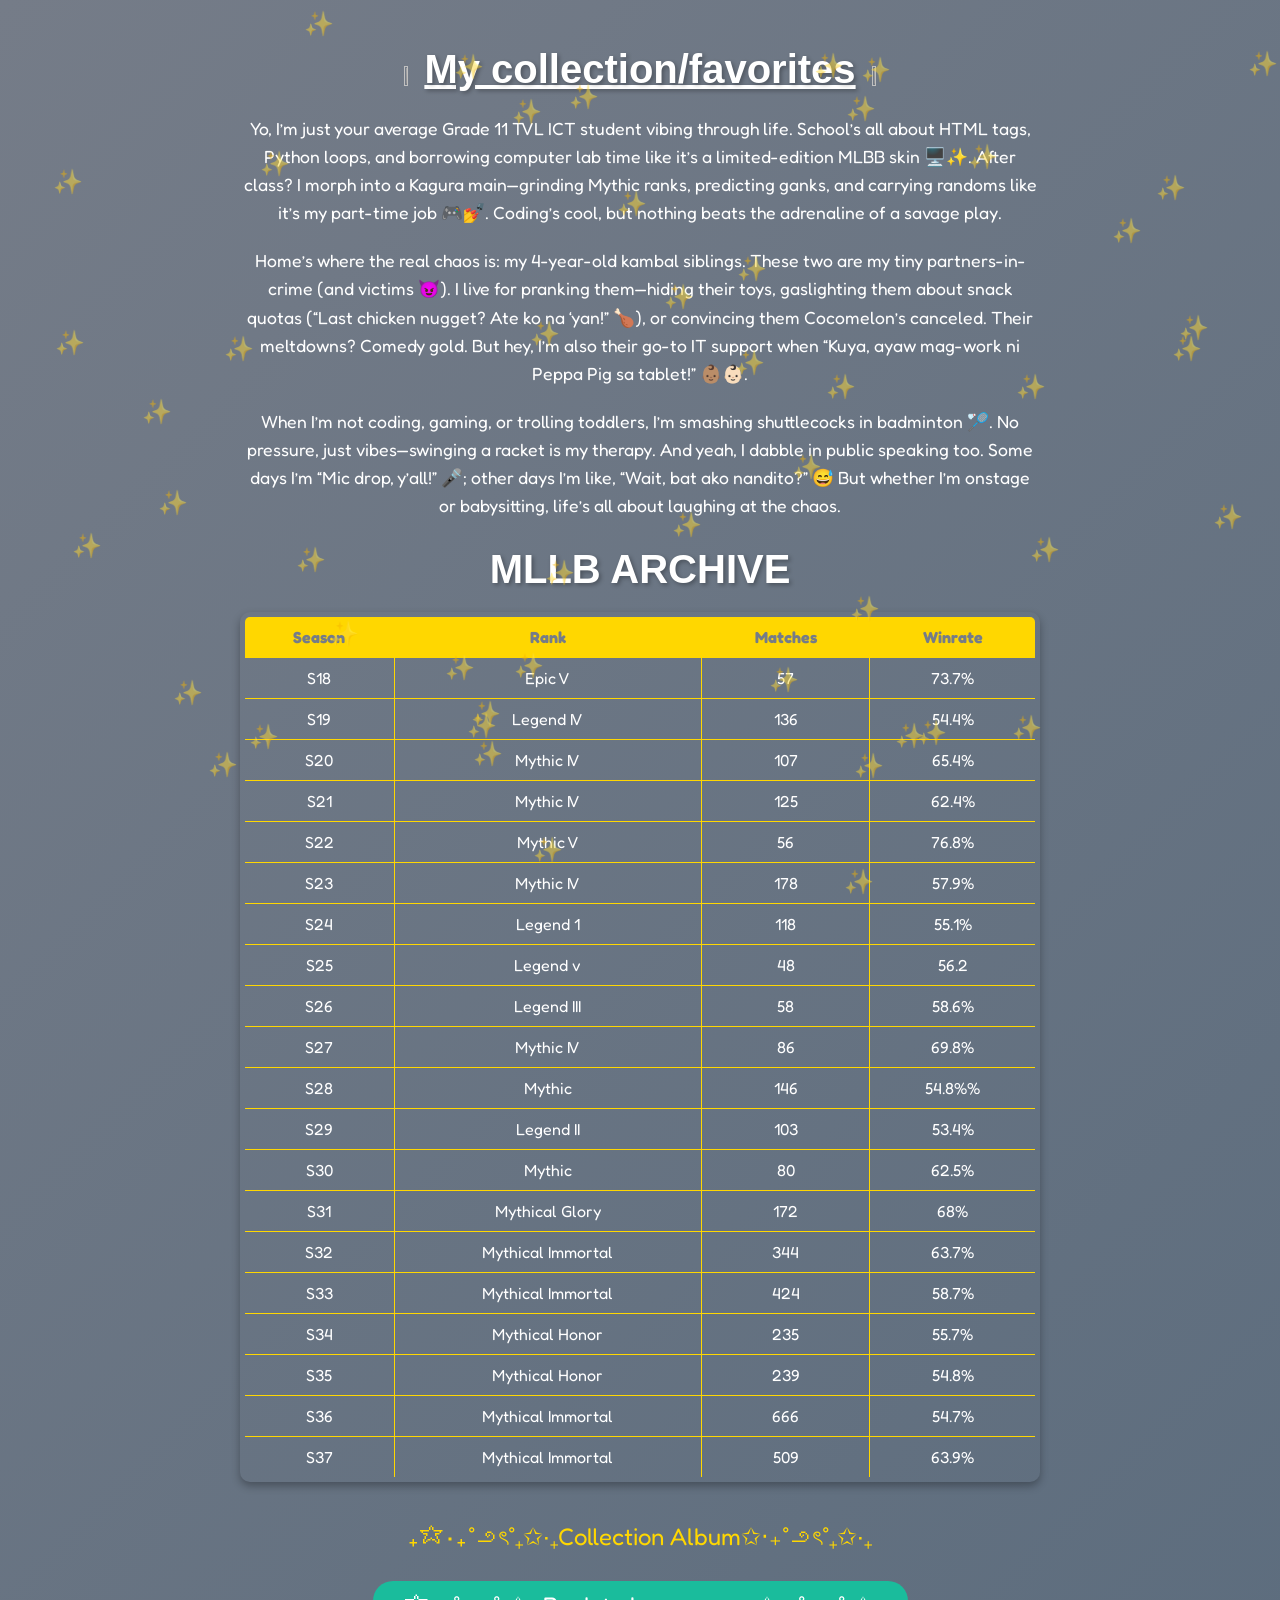
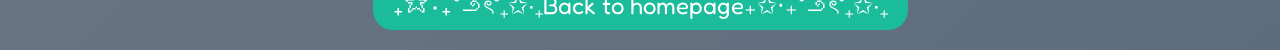
==== collection.html @ 9b6654c7 "Add files via upload" ====
<!DOCTYPE html>
<html lang="en">
<head>
    <meta charset="UTF-8">
    <meta name="viewport" content="width=device-width, initial-scale=1.0">
    <meta name="description" content="Claude's Collection - favorites and MLBB archive!">
    <title>Claude's Collection</title>
    <link href="https://fonts.googleapis.com/css2?family=Fredoka+One&display=swap" rel="stylesheet">
    <style>
        body {
            background: linear-gradient(135deg, #757C88, #5D6D7E);
            font-family: 'Fredoka One', cursive;
            margin: 0;
            padding: 20px;
            color: white;
            text-align: center;
            overflow-x: hidden;
            position: relative;
        }
        h1 {
            font-family: 'Bernard MT Condensed', sans-serif;
            font-size: 2.5em;
            margin-bottom: 20px;
            animation: pulse 3s infinite;
            text-shadow: 2px 2px 4px rgba(0, 0, 0, 0.3);
        }
        p {
            max-width: 800px;
            margin: 20px auto;
            line-height: 1.6;
            animation: fadeIn 2s ease-in;
            font-size: 1.1em;
        }
        img {
            width: 3%;
            height: 3%;
            vertical-align: middle;
            transition: transform 0.3s ease;
            cursor: pointer;
        }
        img:hover {
            transform: scale(1.2) rotate(10deg);
        }
        table {
            width: 100%;
            max-width: 800px;
            margin: 20px auto;
            border-collapse: collapse;
            animation: fadeIn 2s ease-in;
            box-shadow: 0 4px 8px rgba(0, 0, 0, 0.3);
            border-radius: 10px;
            overflow: hidden;
        }
        th, td {
            padding: 10px;
            text-align: center;
            border: 1px solid #FFD700;
        }
        th {
            background-color: #FFD700;
            color: #757C88;
            font-weight: bold;
        }
        tr:hover {
            background-color: rgba(255, 215, 0, 0.1);
            transform: scale(1.02);
            transition: all 0.3s ease;
            cursor: pointer;
        }
        .modal {
            display: none;
            position: fixed;
            top: 0;
            left: 0;
            width: 100%;
            height: 100%;
            background: rgba(0, 0, 0, 0.8);
            justify-content: center;
            align-items: center;
            z-index: 1000;
        }
        .modal-content {
            background: #757C88;
            padding: 20px;
            border-radius: 10px;
            max-width: 500px;
            text-align: center;
            animation: fadeIn 0.5s ease-in;
        }
        .modal-content img {
            max-width: 100%;
            height: auto;
            margin-bottom: 10px;
            border-radius: 10px;
        }
        .close {
            position: absolute;
            top: 10px;
            right: 15px;
            color: white;
            font-size: 2em;
            cursor: pointer;
        }
        a {
            color: #FFD700;
            text-decoration: none;
            font-size: 1.5em;
            transition: color 0.3s ease;
        }
        a:hover {
            color: #FFA500;
        }
        .back-btn {
            margin-top: 30px;
            display: inline-block;
            background-color: #1ABC9C;
            color: white;
            padding: 10px 20px;
            border-radius: 20px;
            transition: all 0.3s ease;
        }
        .back-btn:hover {
            background-color: #16A085;
            transform: scale(1.05);
        }
        #stars {
            position: fixed;
            top: 0;
            left: 0;
            width: 100%;
            height: 100%;
            pointer-events: none;
            z-index: 0;
        }
        .star {
            position: absolute;
            font-size: 1.5em;
            color: rgba(255, 255, 255, 0.5);
            animation: twinkle 4s infinite;
        }
        @keyframes fadeIn {
            from { opacity: 0; transform: translateY(20px); }
            to { opacity: 1; transform: translateY(0); }
        }
        @keyframes pulse {
            0%, 100% { transform: scale(1); }
            50% { transform: scale(1.05); }
        }
        @keyframes twinkle {
            0%, 100% { opacity: 0.5; }
            50% { opacity: 1; }
        }
        @media (max-width: 768px) {
            h1 { font-size: 2em; }
            p { font-size: 1em; }
            table { font-size: 0.9em; }
            .modal-content { max-width: 90%; }
        }
    </style>
</head>
<body>
    <h1><u><b><img src="C:\Users\Linnaeus\Documents\CUMAL_LINNAEUS\4TH QUARTER\Portfolio Website\baby\baby3.png">My collection/favorites<img src="C:\Users\Linnaeus\Documents\CUMAL_LINNAEUS\4TH QUARTER\Portfolio Website\baby\baby4.png"></u></b></h1>
    
    <p>Yo, I’m just your average Grade 11 TVL ICT student vibing through life. School’s all about HTML tags, Python loops, and borrowing computer lab time like it’s a limited-edition MLBB skin 🖥️✨. 
    After class? I morph into a Kagura main—grinding Mythic ranks, predicting ganks, and carrying randoms like it’s my part-time job 🎮💅. Coding’s cool, but nothing beats the adrenaline of a savage play.</p>
    
    <p>Home’s where the real chaos is: my 4-year-old kambal siblings. These two are my tiny partners-in-crime (and victims 😈). I live for pranking them—hiding their toys, gaslighting them about snack quotas 
    (“Last chicken nugget? Ate ko na ‘yan!” 🍗), or convincing them Cocomelon’s canceled. Their meltdowns? Comedy gold. But hey, I’m also their go-to IT support when “Kuya, ayaw mag-work ni Peppa Pig sa tablet!” 👶🏽👶🏻.</p>
    
    <p>When I’m not coding, gaming, or trolling toddlers, I’m smashing shuttlecocks in badminton 🏸. No pressure, just vibes—swinging a racket is my therapy. And yeah, I dabble in public speaking too.
    Some days I’m “Mic drop, y’all!” 🎤; other days I’m like, “Wait, bat ako nandito?” 😅 But whether I’m onstage or babysitting, life’s all about laughing at the chaos.</p>
    
    <h1>MLLB ARCHIVE</h1>
    <table border="5">
        <tr>
            <th>Season</th>
            <th>Rank</th>
            <th>Matches</th>
            <th>Winrate</th>
        </tr>
        <tr onclick="openModal('S18', 'Epic V', '57', '73.7%', 'Season 18: Epic V rank, 57 matches, 73.7% winrate. Kagura main grind!')"> 
            <td>S18</td>
            <td>Epic V</td>
            <td>57</td>
            <td>73.7%</td>
        </tr>
        <tr onclick="openModal('S19', 'Legend IV', '136', '54.4%', 'Season 19: Legend IV rank, 136 matches, 54.4% winrate. Tough climb!')"> 
            <td>S19</td>
            <td>Legend IV</td>
            <td>136</td>
            <td>54.4%</td>
        </tr>
        <tr onclick="openModal('S20', 'Mythic IV', '107', '65.4%', 'Season 20: Mythic IV rank, 107 matches, 65.4% winrate. Getting better!')"> 
            <td>S20</td>
            <td>Mythic IV</td>
            <td>107</td>
            <td>65.4%</td>
        </tr>
        <tr onclick="openModal('S21', 'Mythic IV', '125', '62.4%', 'Season 21: Mythic IV rank, 125 matches, 62.4% winrate. Consistent plays.')"> 
            <td>S21</td>
            <td>Mythic IV</td>
            <td>125</td>
            <td>62.4%</td>
        </tr>
        <tr onclick="openModal('S22', 'Mythic V', '56', '76.8%', 'Season 22: Mythic V rank, 56 matches, 76.8% winrate. Savage mode!')"> 
            <td>S22</td>
            <td>Mythic V</td>
            <td>56</td>
            <td>76.8%</td>
        </tr>
        <tr onclick="openModal('S23', 'Mythic IV', '178', '57.9%', 'Season 23: Mythic IV rank, 178 matches, 57.9% winrate. Long grind.')"> 
            <td>S23</td>
            <td>Mythic IV</td>
            <td>178</td>
            <td>57.9%</td>
        </tr>
        <tr onclick="openModal('S24', 'Legend 1', '118', '55.1%', 'Season 24: Legend 1 rank, 118 matches, 55.1% winrate. Close to Mythic!')"> 
            <td>S24</td>
            <td>Legend 1</td>
            <td>118</td>
            <td>55.1%</td>
        </tr>
        <tr onclick="openModal('S25', 'Legend v', '48', '56.2%', 'Season 25: Legend V rank, 48 matches, 56.2% winrate. Quick season.')"> 
            <td>S25</td>
            <td>Legend v</td>
            <td>48</td>
            <td>56.2</td>
        </tr>
        <tr onclick="openModal('S26', 'Legend III', '58', '58.6%', 'Season 26: Legend III rank, 58 matches, 58.6% winrate. Steady progress.')"> 
            <td>S26</td>
            <td>Legend III</td>
            <td>58</td>
            <td>58.6%</td>
        </tr>
        <tr onclick="openModal('S27', 'Mythic IV', '86', '69.8%', 'Season 27: Mythic IV rank, 86 matches, 69.8% winrate. High winrate!')"> 
            <td>S27</td>
            <td>Mythic IV</td>
            <td>86</td>
            <td>69.8%</td>
        </tr>
        <tr onclick="openModal('S28', 'Mythic', '146', '54.8%', 'Season 28: Mythic rank, 146 matches, 54.8% winrate. Maintained rank.')"> 
            <td>S28</td>
            <td>Mythic</td>
            <td>146</td>
            <td>54.8%%</td>
        </tr>
        <tr onclick="openModal('S29', 'Legend II', '103', '53.4%', 'Season 29: Legend II rank, 103 matches, 53.4% winrate. Decent run.')"> 
            <td>S29</td>
            <td>Legend II</td>
            <td>103</td>
            <td>53.4%</td>
        </tr>
        <tr onclick="openModal('S30', 'Mythic', '80', '62.5%', 'Season 30: Mythic rank, 80 matches, 62.5% winrate. Solid performance.')"> 
            <td>S30</td>
            <td>Mythic</td>
            <td>80</td>
            <td>62.5%</td>
        </tr>
        <tr onclick="openModal('S31', 'Mythical Glory', '172', '68%', 'Season 31: Mythical Glory rank, 172 matches, 68% winrate. Glory achieved!')"> 
            <td>S31</td>
            <td>Mythical Glory</td>
            <td>172</td>
            <td>68%</td>
        </tr>
        <tr onclick="openModal('S32', 'Mythical Immortal', '344', '63.7%', 'Season 32: Mythical Immortal rank, 344 matches, 63.7% winrate. Immortal status!')"> 
            <td>S32</td>
            <td>Mythical Immortal</td>
            <td>344</td>
            <td>63.7%</td>
        </tr>
        <tr onclick="openModal('S33', 'Mythical Immortal', '424', '58.7%', 'Season 33: Mythical Immortal rank, 424 matches, 58.7% winrate. Consistent Immortal.')"> 
            <td>S33</td>
            <td>Mythical Immortal</td>
            <td>424</td>
            <td>58.7%</td>
        </tr>
        <tr onclick="openModal('S34', 'Mythical Honor', '235', '55.7%', 'Season 34: Mythical Honor rank, 235 matches, 55.7% winrate. Honorable rank.')"> 
            <td>S34</td>
            <td>Mythical Honor</td>
            <td>235</td>
            <td>55.7%</td>
        </tr>
        <tr onclick="openModal('S35', 'Mythical Honor', '239', '54.8%', 'Season 35: Mythical Honor rank, 239 matches, 54.8% winrate. Maintained honor.')"> 
            <td>S35</td>
            <td>Mythical Honor</td>
            <td>239</td>
            <td>54.8%</td>
        </tr>
        <tr onclick="openModal('S36', 'Mythical Immortal', '666', '54.7%', 'Season 36: Mythical Immortal rank, 666 matches, 54.7% winrate. Epic matches!')"> 
            <td>S36</td>
            <td>Mythical Immortal</td>
            <td>666</td>
            <td>54.7%</td>
        </tr>
        <tr onclick="openModal('S37', 'Mythical Immortal', '509', '63.9%', 'Season 37: Mythical Immortal rank, 509 matches, 63.9% winrate. Final Immortal!')"> 
            <td>S37</td>
            <td>Mythical Immortal</td>
            <td>509</td>
            <td>63.9%</td>
        </tr>
    </table>
    
    <br><a href="collection_album.html">₊✩‧₊˚౨ৎ˚₊✩‧₊Collection Album✩‧₊˚౨ৎ˚₊✩‧₊</a>
    <br><a href="index.html" class="back-btn">₊✩‧₊˚౨ৎ˚₊✩‧₊Back to homepage₊✩‧₊˚౨ৎ˚₊✩‧₊</a>
    
    <div id="modal" class="modal">
        <div class="modal-content">
            <span class="close" onclick="closeModal()">&times;</span>
            <div id="modal-pic"></div>
            <h2 id="modal-title"></h2>
            <p id="modal-info"></p>
        </div>
    </div>
    
    <div id="stars"></div>
    
    <script>
        function openModal(season, rank, matches, winrate, info, imgSrc = '') {
            document.getElementById('modal-title').textContent = season + ' - ' + rank;
            document.getElementById('modal-info').textContent = 'Matches: ' + matches + ', Winrate: ' + winrate + '. ' + info;
            const picDiv = document.getElementById('modal-pic');
            if (imgSrc) {
                picDiv.innerHTML = '<img src="' + imgSrc + '" alt="' + season + ' pic">';
            } else {
                picDiv.innerHTML = '';
            }
            document.getElementById('modal').style.display = 'flex';
        }
        
        function closeModal() {
            document.getElementById('modal').style.display = 'none';
        }
        
        // Close modal if clicked outside
        window.onclick = function(event) {
		}
        const starsContainer = document.getElementById('stars');
        for (let i = 0; i < 50; i++) {
            const star = document.createElement('div');
            star.className = 'star';
            star.textContent = '✨';
            star.style.left = Math.random() * 100 + '%';
            star.style.top = Math.random() * 100 + '%';
            star.style.animationDelay = Math.random() * 4 + 's';
            starsContainer.appendChild(star);
        }
    </script>
</body>
</html>
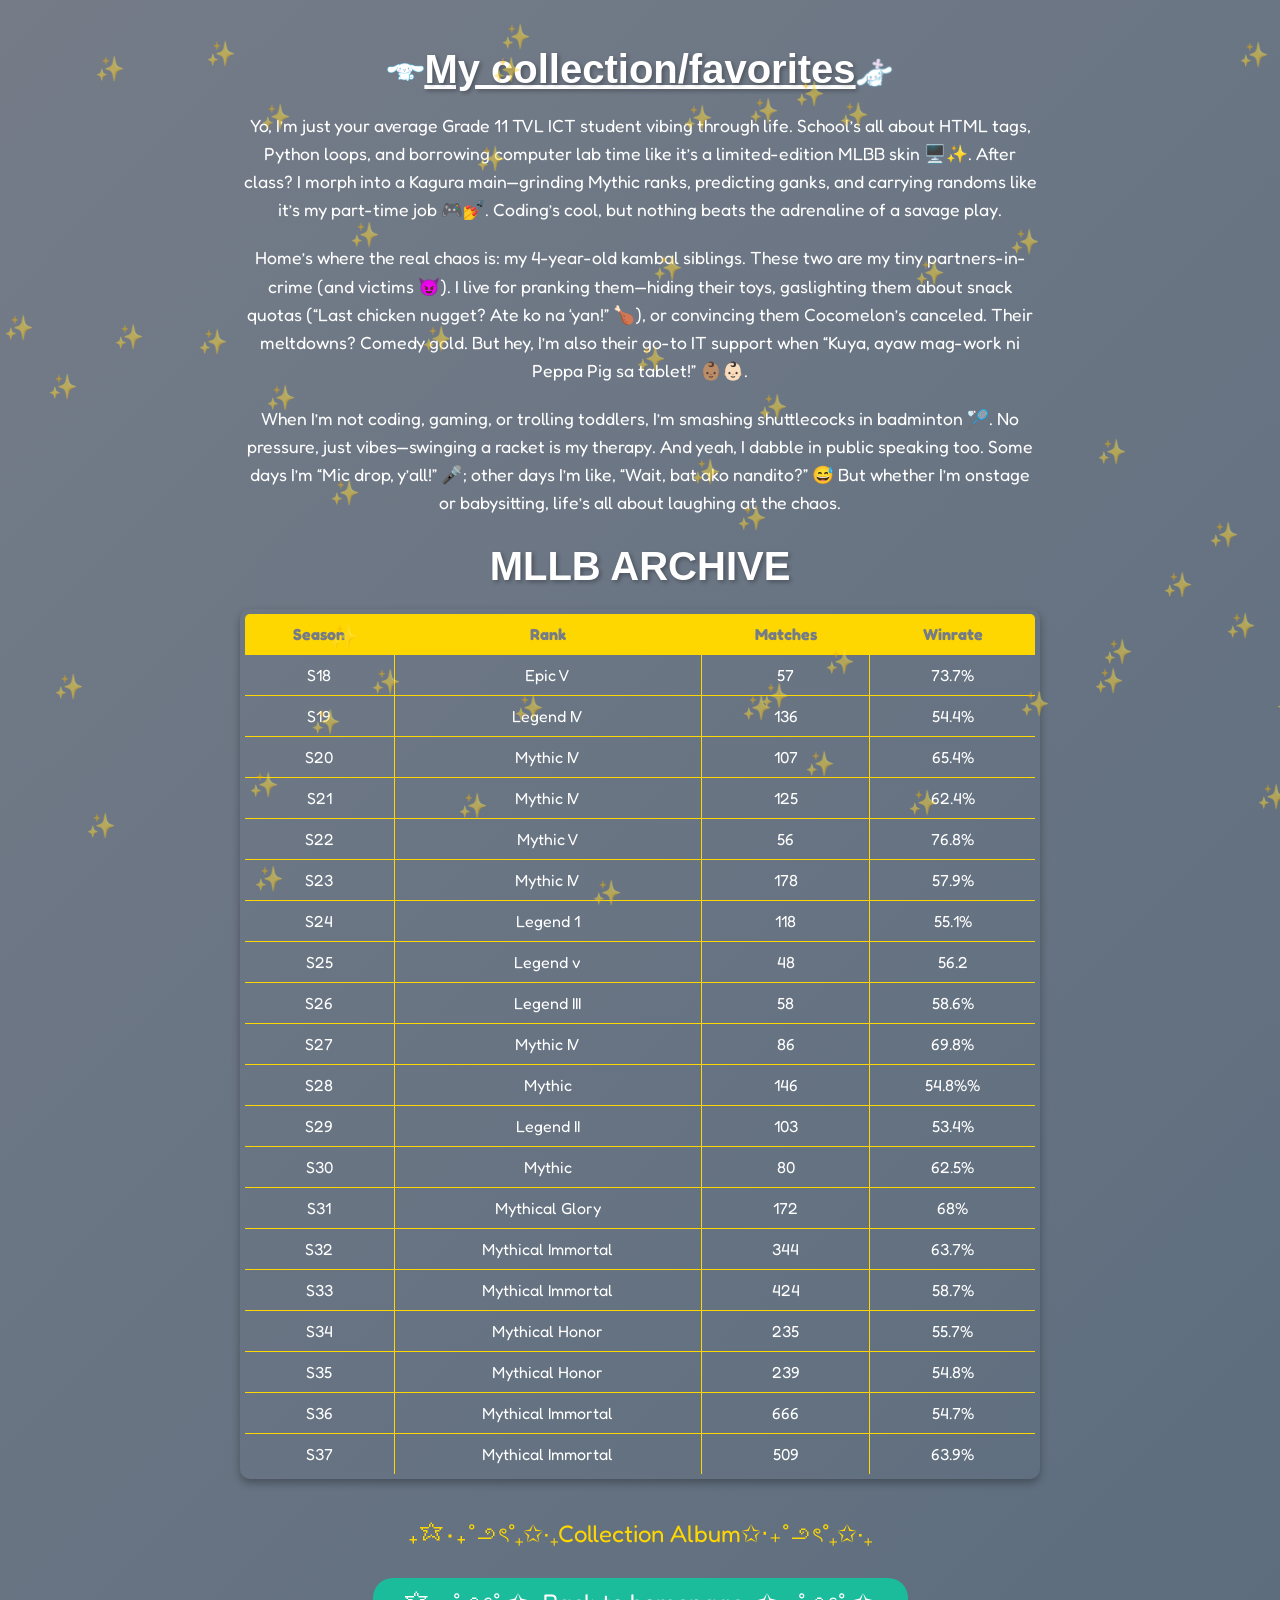
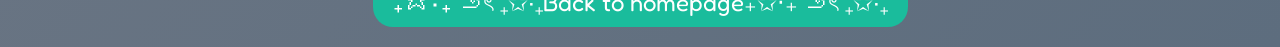
==== commit 55cc4e81: "Update collection.html" ====
--- a/collection.html
+++ b/collection.html
@@ -159,7 +159,7 @@
     </style>
 </head>
 <body>
-    <h1><u><b><img src="C:\Users\Linnaeus\Documents\CUMAL_LINNAEUS\4TH QUARTER\Portfolio Website\baby\baby3.png">My collection/favorites<img src="C:\Users\Linnaeus\Documents\CUMAL_LINNAEUS\4TH QUARTER\Portfolio Website\baby\baby4.png"></u></b></h1>
+    <h1><u><b><img src="baby\baby3.png">My collection/favorites<img src="baby\baby4.png"></u></b></h1>
     
     <p>Yo, I’m just your average Grade 11 TVL ICT student vibing through life. School’s all about HTML tags, Python loops, and borrowing computer lab time like it’s a limited-edition MLBB skin 🖥️✨. 
     After class? I morph into a Kagura main—grinding Mythic ranks, predicting ganks, and carrying randoms like it’s my part-time job 🎮💅. Coding’s cool, but nothing beats the adrenaline of a savage play.</p>
@@ -346,4 +346,5 @@
         }
     </script>
 </body>
-</html>+
+</html>
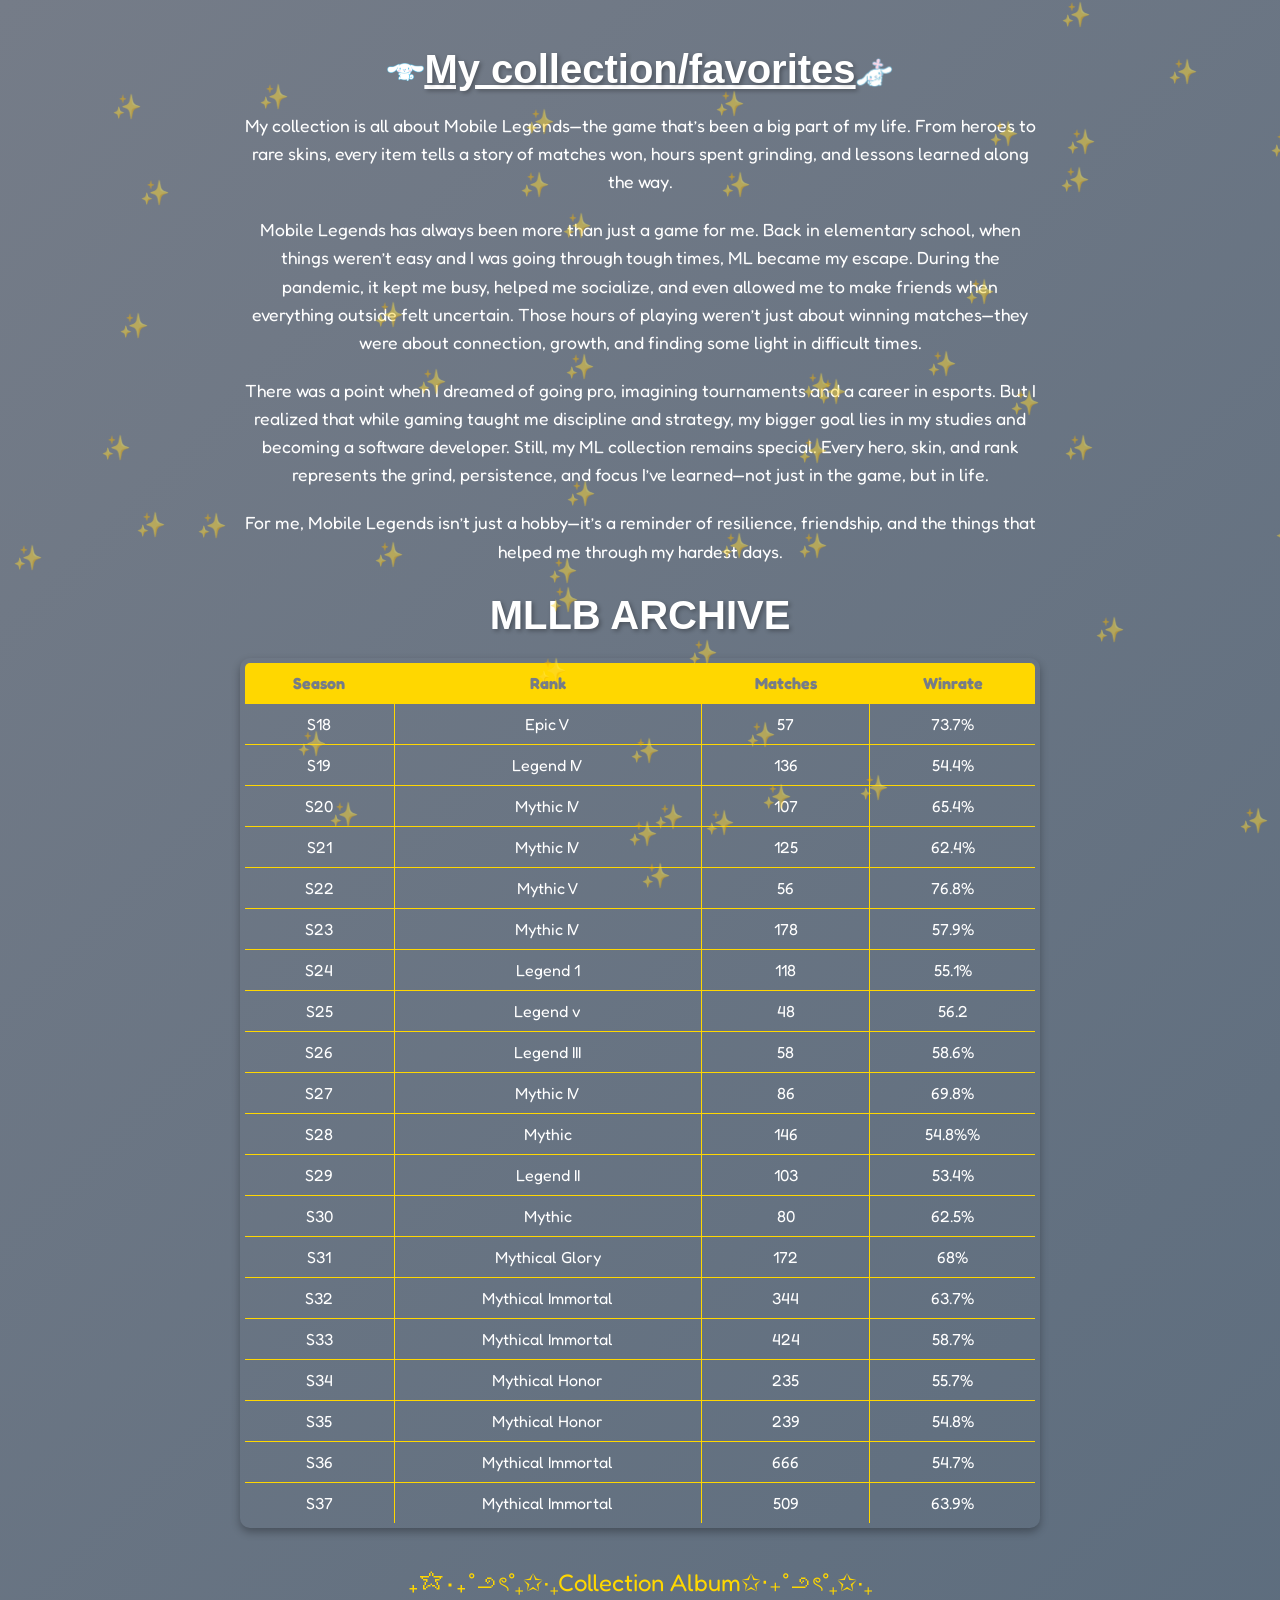
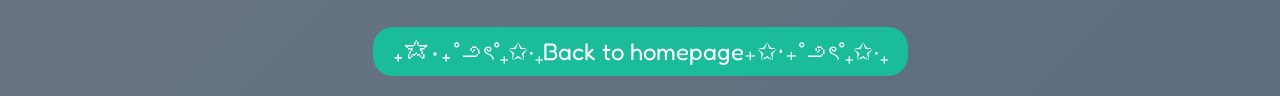
==== commit 9988531d: "Update collection.html" ====
--- a/collection.html
+++ b/collection.html
@@ -161,14 +161,17 @@
 <body>
     <h1><u><b><img src="baby\baby3.png">My collection/favorites<img src="baby\baby4.png"></u></b></h1>
     
-    <p>Yo, I’m just your average Grade 11 TVL ICT student vibing through life. School’s all about HTML tags, Python loops, and borrowing computer lab time like it’s a limited-edition MLBB skin 🖥️✨. 
-    After class? I morph into a Kagura main—grinding Mythic ranks, predicting ganks, and carrying randoms like it’s my part-time job 🎮💅. Coding’s cool, but nothing beats the adrenaline of a savage play.</p>
-    
-    <p>Home’s where the real chaos is: my 4-year-old kambal siblings. These two are my tiny partners-in-crime (and victims 😈). I live for pranking them—hiding their toys, gaslighting them about snack quotas 
-    (“Last chicken nugget? Ate ko na ‘yan!” 🍗), or convincing them Cocomelon’s canceled. Their meltdowns? Comedy gold. But hey, I’m also their go-to IT support when “Kuya, ayaw mag-work ni Peppa Pig sa tablet!” 👶🏽👶🏻.</p>
-    
-    <p>When I’m not coding, gaming, or trolling toddlers, I’m smashing shuttlecocks in badminton 🏸. No pressure, just vibes—swinging a racket is my therapy. And yeah, I dabble in public speaking too.
-    Some days I’m “Mic drop, y’all!” 🎤; other days I’m like, “Wait, bat ako nandito?” 😅 But whether I’m onstage or babysitting, life’s all about laughing at the chaos.</p>
+    <p>My collection is all about Mobile Legends—the game that’s been a big part of my life. From heroes to rare skins, every item tells a story of matches won, hours spent grinding, and lessons learned along the way.</p>
+    
+    <p>Mobile Legends has always been more than just a game for me. Back in elementary school, when things weren’t easy and I was going through tough times, ML became my escape. 
+	During the pandemic, it kept me busy, helped me socialize, and even allowed me to make friends when everything outside felt uncertain. 
+	Those hours of playing weren’t just about winning matches—they were about connection, growth, and finding some light in difficult times.</p>
+    
+    <p>There was a point when I dreamed of going pro, imagining tournaments and a career in esports. 
+	But I realized that while gaming taught me discipline and strategy, my bigger goal lies in my studies and becoming a software developer. Still, my ML collection remains special. 
+	Every hero, skin, and rank represents the grind, persistence, and focus I’ve learned—not just in the game, but in life.</p>
+
+	<p>For me, Mobile Legends isn’t just a hobby—it’s a reminder of resilience, friendship, and the things that helped me through my hardest days.</p>
     
     <h1>MLLB ARCHIVE</h1>
     <table border="5">
@@ -348,3 +351,4 @@
 </body>
 
 </html>
+
